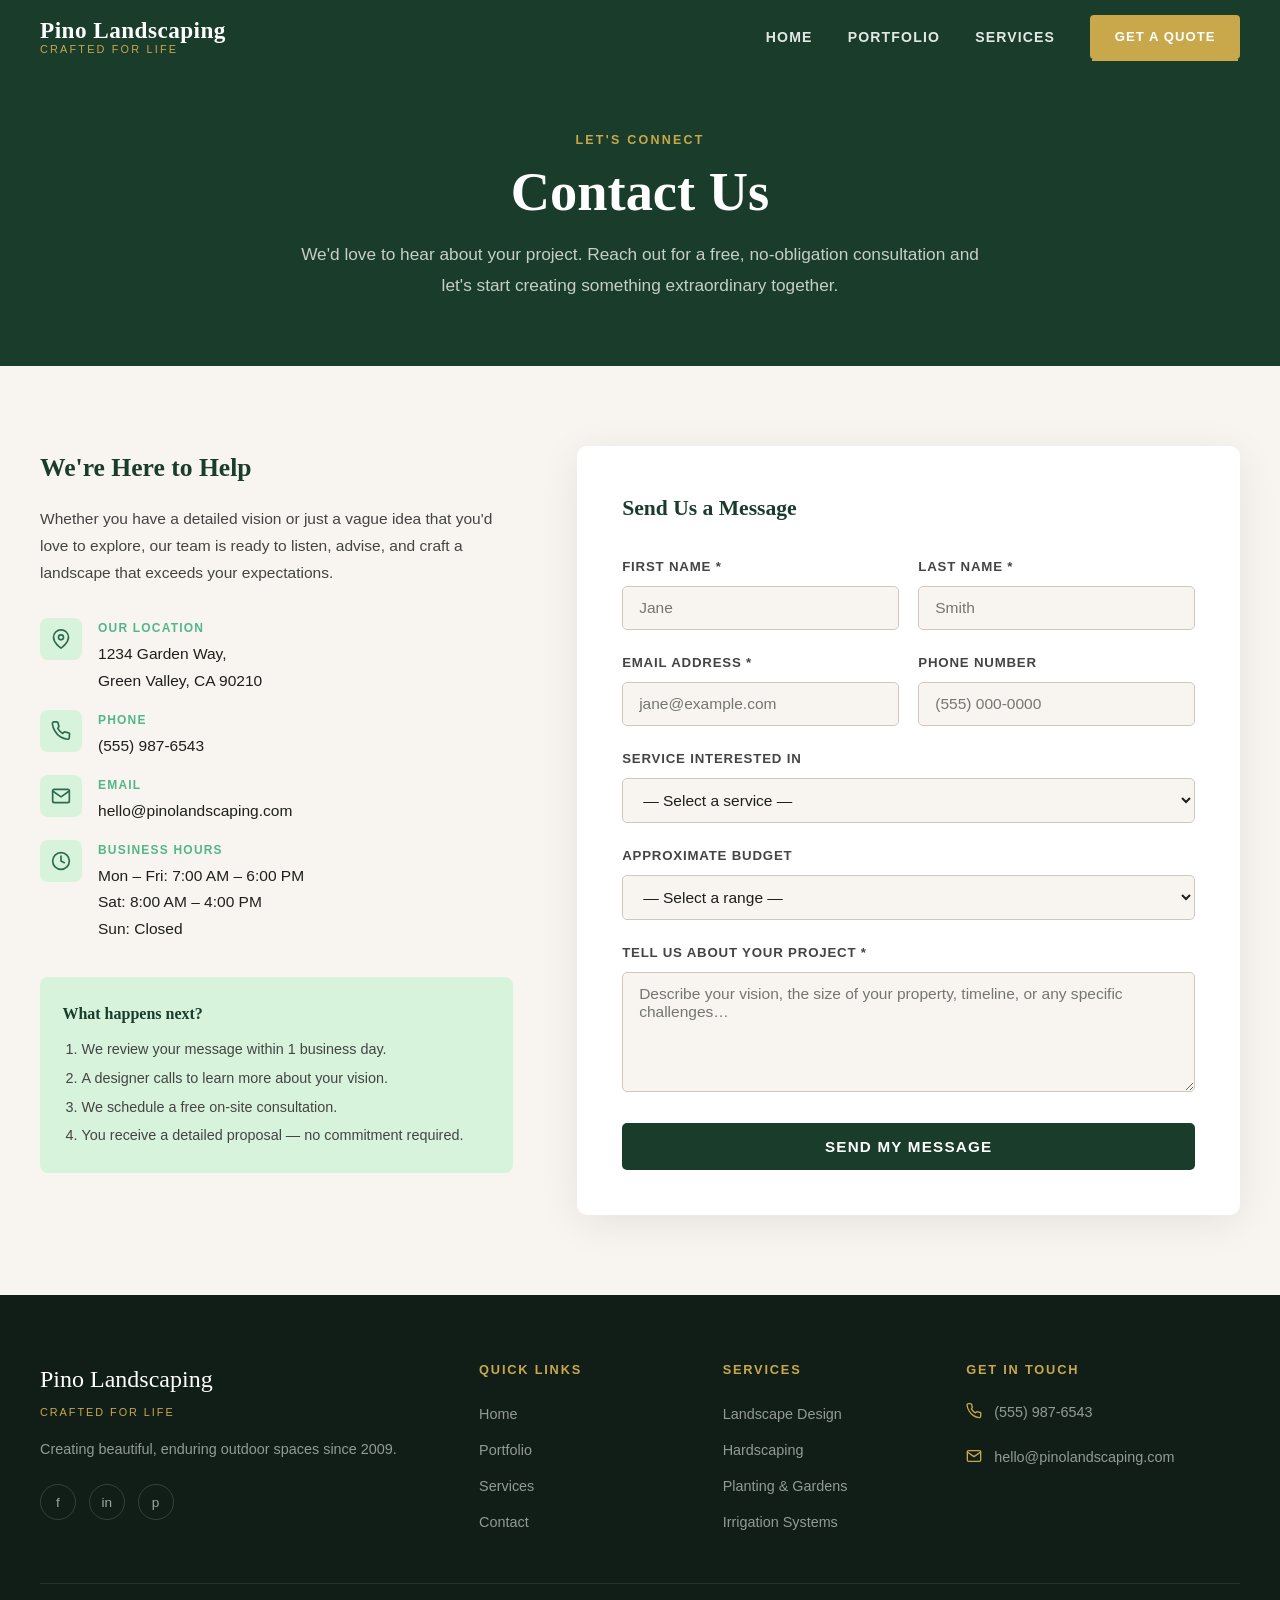
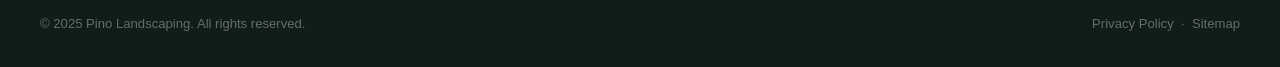
==== contact.html @ 7052492c "Create Pino Landscaping multi-page website Co-authored-by: MeloWise5 <56751043+MeloWise5@users.norep" ====
<!DOCTYPE html>
<html lang="en">
<head>
  <meta charset="UTF-8" />
  <meta name="viewport" content="width=device-width, initial-scale=1.0" />
  <meta name="description" content="Contact Pino Landscaping to schedule your free consultation, request a quote, or ask any question. We're ready to help transform your outdoor space." />
  <meta name="keywords" content="contact landscaper, landscape quote, free consultation, Pino Landscaping contact" />
  <meta name="robots" content="index, follow" />
  <meta property="og:title" content="Contact Us | Pino Landscaping" />
  <meta property="og:description" content="Get in touch with Pino Landscaping to schedule a free consultation or request a project quote." />
  <meta property="og:type" content="website" />
  <title>Contact Us | Pino Landscaping</title>
  <link rel="stylesheet" href="css/styles.css" />
  <link rel="preconnect" href="https://fonts.googleapis.com" />
  <link rel="preconnect" href="https://fonts.gstatic.com" crossorigin />
</head>
<body>

  <!-- NAVIGATION -->
  <nav class="site-nav scrolled" role="navigation" aria-label="Main navigation">
    <div class="nav-inner">
      <a href="index.html" class="nav-logo" aria-label="Pino Landscaping home">
        <span class="nav-logo__name">Pino Landscaping</span>
        <span class="nav-logo__tag">Crafted for Life</span>
      </a>
      <ul class="nav-links" role="list">
        <li><a href="index.html">Home</a></li>
        <li><a href="portfolio.html">Portfolio</a></li>
        <li><a href="services.html">Services</a></li>
        <li><a href="contact.html" class="btn btn--primary">Get a Quote</a></li>
      </ul>
      <button class="nav-toggle" aria-label="Toggle navigation" aria-expanded="false">
        <span></span><span></span><span></span>
      </button>
    </div>
  </nav>

  <!-- PAGE HERO -->
  <header class="page-hero" role="banner">
    <div class="page-hero__bg" style="background-image: url('https://images.unsplash.com/photo-1585320806297-9794b3e4aaae?w=1400&q=70');" aria-hidden="true"></div>
    <div class="page-hero__inner">
      <span class="section-label">Let's Connect</span>
      <h1 class="page-hero__title">Contact Us</h1>
      <p class="page-hero__sub">
        We'd love to hear about your project. Reach out for a free, no-obligation
        consultation and let's start creating something extraordinary together.
      </p>
    </div>
  </header>

  <!-- CONTACT SECTION -->
  <main id="main-content">
    <section class="contact-section" aria-labelledby="contact-heading">
      <div class="contact-section__inner">

        <!-- Contact Info -->
        <div class="contact-info">
          <h2 class="contact-info__title" id="contact-heading">
            We're Here to Help
          </h2>
          <p class="contact-info__sub">
            Whether you have a detailed vision or just a vague idea that you'd love
            to explore, our team is ready to listen, advise, and craft a landscape
            that exceeds your expectations.
          </p>

          <div class="contact-details" role="list">

            <div class="contact-detail" role="listitem">
              <div class="contact-detail__icon" aria-hidden="true">
                <svg viewBox="0 0 24 24" aria-hidden="true"><path d="M21 10c0 7-9 13-9 13s-9-6-9-13a9 9 0 0 1 18 0z"></path><circle cx="12" cy="10" r="3"></circle></svg>
              </div>
              <div>
                <div class="contact-detail__label">Our Location</div>
                <div class="contact-detail__value">
                  1234 Garden Way,<br />Green Valley, CA 90210
                </div>
              </div>
            </div>

            <div class="contact-detail" role="listitem">
              <div class="contact-detail__icon" aria-hidden="true">
                <svg viewBox="0 0 24 24" aria-hidden="true"><path d="M22 16.92v3a2 2 0 0 1-2.18 2 19.79 19.79 0 0 1-8.63-3.07A19.5 19.5 0 0 1 4.69 12 19.79 19.79 0 0 1 1.65 3.31 2 2 0 0 1 3.62 1h3a2 2 0 0 1 2 1.72 12.84 12.84 0 0 0 .7 2.81 2 2 0 0 1-.45 2.11L8.09 8.91a16 16 0 0 0 6 6l1.27-1.27a2 2 0 0 1 2.11-.45 12.84 12.84 0 0 0 2.81.7A2 2 0 0 1 22 16.92z"></path></svg>
              </div>
              <div>
                <div class="contact-detail__label">Phone</div>
                <div class="contact-detail__value">
                  <a href="tel:+15559876543">(555) 987-6543</a>
                </div>
              </div>
            </div>

            <div class="contact-detail" role="listitem">
              <div class="contact-detail__icon" aria-hidden="true">
                <svg viewBox="0 0 24 24" aria-hidden="true"><path d="M4 4h16c1.1 0 2 .9 2 2v12c0 1.1-.9 2-2 2H4c-1.1 0-2-.9-2-2V6c0-1.1.9-2 2-2z"></path><polyline points="22,6 12,13 2,6"></polyline></svg>
              </div>
              <div>
                <div class="contact-detail__label">Email</div>
                <div class="contact-detail__value">
                  <a href="mailto:hello@pinolandscaping.com">hello@pinolandscaping.com</a>
                </div>
              </div>
            </div>

            <div class="contact-detail" role="listitem">
              <div class="contact-detail__icon" aria-hidden="true">
                <svg viewBox="0 0 24 24" aria-hidden="true"><circle cx="12" cy="12" r="10"></circle><polyline points="12 6 12 12 16 14"></polyline></svg>
              </div>
              <div>
                <div class="contact-detail__label">Business Hours</div>
                <div class="contact-detail__value">
                  Mon – Fri: 7:00 AM – 6:00 PM<br />
                  Sat: 8:00 AM – 4:00 PM<br />
                  Sun: Closed
                </div>
              </div>
            </div>

          </div>

          <!-- Mini process reminder -->
          <div style="background: var(--green-pale); border-radius: 8px; padding: 1.4rem; margin-top: 0.5rem;">
            <div style="font-family: var(--font-heading); font-size: 1rem; color: var(--green-dark); font-weight: 700; margin-bottom: 0.5rem;">
              What happens next?
            </div>
            <ol style="padding-left: 1.2rem; color: var(--text-mid); font-size: 0.9rem; line-height: 2;">
              <li>We review your message within 1 business day.</li>
              <li>A designer calls to learn more about your vision.</li>
              <li>We schedule a free on-site consultation.</li>
              <li>You receive a detailed proposal — no commitment required.</li>
            </ol>
          </div>
        </div>

        <!-- Contact Form -->
        <div class="contact-form" role="region" aria-label="Contact form">
          <h3>Send Us a Message</h3>
          <form id="contactForm" novalidate aria-label="Contact form">
            <div class="form-row">
              <div class="form-group">
                <label for="firstName">First Name <span aria-hidden="true">*</span></label>
                <input type="text" id="firstName" name="firstName" placeholder="Jane" required autocomplete="given-name" />
              </div>
              <div class="form-group">
                <label for="lastName">Last Name <span aria-hidden="true">*</span></label>
                <input type="text" id="lastName" name="lastName" placeholder="Smith" required autocomplete="family-name" />
              </div>
            </div>

            <div class="form-row">
              <div class="form-group">
                <label for="email">Email Address <span aria-hidden="true">*</span></label>
                <input type="email" id="email" name="email" placeholder="jane@example.com" required autocomplete="email" />
              </div>
              <div class="form-group">
                <label for="phone">Phone Number</label>
                <input type="tel" id="phone" name="phone" placeholder="(555) 000-0000" autocomplete="tel" />
              </div>
            </div>

            <div class="form-group">
              <label for="service">Service Interested In</label>
              <select id="service" name="service">
                <option value="">— Select a service —</option>
                <option value="design">Custom Landscape Design</option>
                <option value="hardscape">Hardscaping &amp; Masonry</option>
                <option value="planting">Planting &amp; Garden Design</option>
                <option value="irrigation">Irrigation Systems</option>
                <option value="lighting">Outdoor Lighting</option>
                <option value="maintenance">Seasonal Maintenance</option>
                <option value="other">Other / Not Sure Yet</option>
              </select>
            </div>

            <div class="form-group">
              <label for="budget">Approximate Budget</label>
              <select id="budget" name="budget">
                <option value="">— Select a range —</option>
                <option value="under5k">Under $5,000</option>
                <option value="5k-15k">$5,000 – $15,000</option>
                <option value="15k-30k">$15,000 – $30,000</option>
                <option value="30k-60k">$30,000 – $60,000</option>
                <option value="over60k">$60,000+</option>
              </select>
            </div>

            <div class="form-group">
              <label for="message">Tell Us About Your Project <span aria-hidden="true">*</span></label>
              <textarea id="message" name="message" placeholder="Describe your vision, the size of your property, timeline, or any specific challenges…" required></textarea>
            </div>

            <button type="submit" class="form-submit">Send My Message</button>
          </form>
        </div>

      </div>
    </section>
  </main>

  <!-- FOOTER -->
  <footer class="site-footer" role="contentinfo">
    <div class="site-footer__inner">
      <div class="footer-grid">
        <div class="footer-brand">
          <div class="footer-brand__name">Pino Landscaping</div>
          <div class="footer-brand__tag">Crafted for Life</div>
          <p class="footer-brand__desc">Creating beautiful, enduring outdoor spaces since 2009.</p>
          <div class="footer-social" aria-label="Social media links">
            <a href="#" aria-label="Facebook">f</a>
            <a href="#" aria-label="Instagram">in</a>
            <a href="#" aria-label="Pinterest">p</a>
          </div>
        </div>
        <div class="footer-col">
          <h3 class="footer-col__title">Quick Links</h3>
          <ul role="list">
            <li><a href="index.html">Home</a></li>
            <li><a href="portfolio.html">Portfolio</a></li>
            <li><a href="services.html">Services</a></li>
            <li><a href="contact.html">Contact</a></li>
          </ul>
        </div>
        <div class="footer-col">
          <h3 class="footer-col__title">Services</h3>
          <ul role="list">
            <li><a href="services.html">Landscape Design</a></li>
            <li><a href="services.html">Hardscaping</a></li>
            <li><a href="services.html">Planting &amp; Gardens</a></li>
            <li><a href="services.html">Irrigation Systems</a></li>
          </ul>
        </div>
        <div class="footer-col footer-contact">
          <h3 class="footer-col__title">Get In Touch</h3>
          <ul role="list">
            <li>
              <svg viewBox="0 0 24 24" aria-hidden="true"><path d="M22 16.92v3a2 2 0 0 1-2.18 2 19.79 19.79 0 0 1-8.63-3.07A19.5 19.5 0 0 1 4.69 12 19.79 19.79 0 0 1 1.65 3.31 2 2 0 0 1 3.62 1h3a2 2 0 0 1 2 1.72 12.84 12.84 0 0 0 .7 2.81 2 2 0 0 1-.45 2.11L8.09 8.91a16 16 0 0 0 6 6l1.27-1.27a2 2 0 0 1 2.11-.45 12.84 12.84 0 0 0 2.81.7A2 2 0 0 1 22 16.92z"></path></svg>
              <a href="tel:+15559876543">(555) 987-6543</a>
            </li>
            <li>
              <svg viewBox="0 0 24 24" aria-hidden="true"><path d="M4 4h16c1.1 0 2 .9 2 2v12c0 1.1-.9 2-2 2H4c-1.1 0-2-.9-2-2V6c0-1.1.9-2 2-2z"></path><polyline points="22,6 12,13 2,6"></polyline></svg>
              <a href="mailto:hello@pinolandscaping.com">hello@pinolandscaping.com</a>
            </li>
          </ul>
        </div>
      </div>
      <div class="footer-bottom">
        <p>&copy; 2025 Pino Landscaping. All rights reserved.</p>
        <div><a href="#">Privacy Policy</a> &nbsp;·&nbsp; <a href="#">Sitemap</a></div>
      </div>
    </div>
  </footer>

  <script src="js/main.js"></script>
</body>
</html>
---- css/styles.css ----
/* ============================================================
   Pino Landscaping – Global Stylesheet
   Color palette: deep greens, earthy browns, off-white, gold
   ============================================================ */

/* ---------- Reset & Base ---------- */
*, *::before, *::after {
  box-sizing: border-box;
  margin: 0;
  padding: 0;
}

:root {
  --green-dark:   #1a3c2b;
  --green-mid:    #2d6a4f;
  --green-light:  #52b788;
  --green-pale:   #d8f3dc;
  --brown-dark:   #5c4033;
  --brown-mid:    #8b6552;
  --gold:         #c9a84c;
  --gold-light:   #e8c97e;
  --off-white:    #f8f5f0;
  --text-dark:    #1e1e1e;
  --text-mid:     #444444;
  --text-light:   #f0ede8;
  --border:       #d0c8bc;
  --shadow:       rgba(0, 0, 0, 0.18);

  --img-nature:   url('https://images.unsplash.com/photo-1416879595882-3373a0480b5b?w=1200&q=60');

  --font-heading: 'Playfair Display', Georgia, 'Times New Roman', serif;
  --font-body:    'Lato', 'Helvetica Neue', Arial, sans-serif;

  --max-w: 1200px;
  --section-pad: 5rem 1.5rem;
  --transition: 0.3s ease;
}

html {
  scroll-behavior: smooth;
  font-size: 16px;
}

body {
  font-family: var(--font-body);
  color: var(--text-dark);
  background: var(--off-white);
  line-height: 1.7;
}

img { display: block; max-width: 100%; height: auto; }

a {
  color: inherit;
  text-decoration: none;
}

ul { list-style: none; }

/* ---------- Google Fonts import (self-contained CDN) ---------- */
@import url('https://fonts.googleapis.com/css2?family=Playfair+Display:wght@400;600;700&family=Lato:wght@300;400;700&display=swap');

/* ---------- Utility ---------- */
.container {
  max-width: var(--max-w);
  margin: 0 auto;
  padding: 0 1.5rem;
}

.btn {
  display: inline-block;
  padding: 0.85rem 2.2rem;
  border-radius: 4px;
  font-family: var(--font-body);
  font-weight: 700;
  font-size: 0.95rem;
  letter-spacing: 0.06em;
  text-transform: uppercase;
  cursor: pointer;
  transition: background var(--transition), color var(--transition),
              border-color var(--transition), transform var(--transition);
}

.btn--primary {
  background: var(--gold);
  color: var(--green-dark);
  border: 2px solid var(--gold);
}
.btn--primary:hover {
  background: var(--gold-light);
  border-color: var(--gold-light);
  transform: translateY(-2px);
}

.btn--outline {
  background: transparent;
  color: var(--text-light);
  border: 2px solid var(--text-light);
}
.btn--outline:hover {
  background: rgba(255,255,255,0.15);
  transform: translateY(-2px);
}

.btn--dark {
  background: var(--green-dark);
  color: var(--text-light);
  border: 2px solid var(--green-dark);
}
.btn--dark:hover {
  background: var(--green-mid);
  border-color: var(--green-mid);
  transform: translateY(-2px);
}

.section-label {
  display: inline-block;
  font-size: 0.78rem;
  font-weight: 700;
  letter-spacing: 0.18em;
  text-transform: uppercase;
  color: var(--green-light);
  margin-bottom: 0.75rem;
}

.section-title {
  font-family: var(--font-heading);
  font-size: clamp(1.8rem, 4vw, 2.8rem);
  font-weight: 700;
  line-height: 1.2;
  color: var(--green-dark);
  margin-bottom: 1.1rem;
}

.section-title--light {
  color: var(--text-light);
}

.section-sub {
  font-size: 1.05rem;
  color: var(--text-mid);
  max-width: 640px;
  line-height: 1.75;
}

.section-sub--light {
  color: rgba(240,237,232,0.85);
}

.text-center { text-align: center; }
.text-center .section-sub { margin: 0 auto; }

/* ---------- Navigation ---------- */
.site-nav {
  position: fixed;
  top: 0;
  left: 0;
  width: 100%;
  z-index: 1000;
  transition: background var(--transition), box-shadow var(--transition);
  padding: 0 1.5rem;
}

.site-nav.scrolled {
  background: var(--green-dark);
  box-shadow: 0 2px 20px var(--shadow);
}

.nav-inner {
  max-width: var(--max-w);
  margin: 0 auto;
  display: flex;
  align-items: center;
  justify-content: space-between;
  height: 74px;
}

.nav-logo {
  display: flex;
  flex-direction: column;
  line-height: 1.1;
}

.nav-logo__name {
  font-family: var(--font-heading);
  font-size: 1.45rem;
  font-weight: 700;
  color: #fff;
  letter-spacing: 0.02em;
}

.nav-logo__tag {
  font-size: 0.68rem;
  letter-spacing: 0.2em;
  text-transform: uppercase;
  color: var(--gold);
}

.nav-links {
  display: flex;
  align-items: center;
  gap: 2.2rem;
}

.nav-links a {
  font-size: 0.88rem;
  font-weight: 700;
  letter-spacing: 0.08em;
  text-transform: uppercase;
  color: rgba(255,255,255,0.88);
  transition: color var(--transition);
  position: relative;
}

.nav-links a::after {
  content: '';
  position: absolute;
  bottom: -4px;
  left: 0;
  width: 0;
  height: 2px;
  background: var(--gold);
  transition: width var(--transition);
}

.nav-links a:hover,
.nav-links a.active {
  color: #fff;
}

.nav-links a:hover::after,
.nav-links a.active::after {
  width: 100%;
}

.nav-links .btn {
  padding: 0.55rem 1.4rem;
  font-size: 0.82rem;
}

/* Hamburger */
.nav-toggle {
  display: none;
  flex-direction: column;
  justify-content: space-between;
  width: 26px;
  height: 18px;
  background: none;
  border: none;
  cursor: pointer;
}
.nav-toggle span {
  display: block;
  width: 100%;
  height: 2px;
  background: #fff;
  border-radius: 2px;
  transition: transform var(--transition), opacity var(--transition);
}

/* ---------- Hero Section ---------- */
.hero {
  position: relative;
  min-height: 100vh;
  display: flex;
  align-items: center;
  overflow: hidden;
  background: var(--green-dark);
}

.hero__bg {
  position: absolute;
  inset: 0;
  background-image: url('https://images.unsplash.com/photo-1558618666-fcd25c85cd64?w=1800&q=80');
  background-size: cover;
  background-position: center 40%;
  background-attachment: fixed;
  transform: scale(1.04);
  transition: transform 8s ease-out;
}

.hero__bg::after {
  content: '';
  position: absolute;
  inset: 0;
  background: linear-gradient(
    135deg,
    rgba(26, 60, 43, 0.78) 0%,
    rgba(26, 60, 43, 0.52) 55%,
    rgba(0, 0, 0, 0.35) 100%
  );
}

.hero__content {
  position: relative;
  z-index: 2;
  max-width: var(--max-w);
  margin: 0 auto;
  padding: 120px 1.5rem 3rem;
  width: 100%;
}

.hero__eyebrow {
  font-size: 0.8rem;
  font-weight: 700;
  letter-spacing: 0.22em;
  text-transform: uppercase;
  color: var(--gold);
  margin-bottom: 1.2rem;
  display: flex;
  align-items: center;
  gap: 0.8rem;
}

.hero__eyebrow::before {
  content: '';
  display: inline-block;
  width: 36px;
  height: 2px;
  background: var(--gold);
}

.hero__heading {
  font-family: var(--font-heading);
  font-size: clamp(2.6rem, 6.5vw, 5rem);
  font-weight: 700;
  color: #fff;
  line-height: 1.1;
  max-width: 700px;
  margin-bottom: 1.4rem;
  text-shadow: 0 2px 16px rgba(0,0,0,0.3);
}

.hero__heading em {
  font-style: italic;
  color: var(--gold-light);
}

.hero__sub {
  font-size: 1.15rem;
  color: rgba(255,255,255,0.85);
  max-width: 520px;
  margin-bottom: 2.4rem;
  line-height: 1.8;
}

.hero__actions {
  display: flex;
  gap: 1rem;
  flex-wrap: wrap;
}

.hero__scroll {
  position: absolute;
  bottom: 2.2rem;
  left: 50%;
  transform: translateX(-50%);
  z-index: 2;
  display: flex;
  flex-direction: column;
  align-items: center;
  gap: 0.5rem;
  color: rgba(255,255,255,0.6);
  font-size: 0.7rem;
  letter-spacing: 0.16em;
  text-transform: uppercase;
  animation: bounce 2.4s infinite;
}

.hero__scroll svg {
  width: 22px;
  height: 22px;
  stroke: rgba(255,255,255,0.6);
  fill: none;
  stroke-width: 2;
  stroke-linecap: round;
  stroke-linejoin: round;
}

@keyframes bounce {
  0%, 100% { transform: translateX(-50%) translateY(0); }
  50%       { transform: translateX(-50%) translateY(8px); }
}

/* ---------- Stats Bar ---------- */
.stats-bar {
  background: var(--green-dark);
  padding: 1.6rem 1.5rem;
}

.stats-bar__inner {
  max-width: var(--max-w);
  margin: 0 auto;
  display: grid;
  grid-template-columns: repeat(auto-fit, minmax(160px, 1fr));
  gap: 1rem;
  text-align: center;
}

.stat-item__num {
  font-family: var(--font-heading);
  font-size: 2.2rem;
  font-weight: 700;
  color: var(--gold);
  line-height: 1;
}

.stat-item__label {
  font-size: 0.78rem;
  letter-spacing: 0.1em;
  text-transform: uppercase;
  color: rgba(255,255,255,0.65);
  margin-top: 0.3rem;
}

/* ---------- Mission Section ---------- */
.mission {
  padding: var(--section-pad);
  background: var(--off-white);
}

.mission__inner {
  max-width: var(--max-w);
  margin: 0 auto;
  display: grid;
  grid-template-columns: 1fr 1fr;
  gap: 4rem;
  align-items: center;
}

.mission__visual {
  position: relative;
}

.mission__img-main {
  width: 100%;
  height: 480px;
  object-fit: cover;
  border-radius: 6px;
  box-shadow: 0 20px 60px var(--shadow);
}

.mission__img-accent {
  position: absolute;
  bottom: -2rem;
  right: -2rem;
  width: 220px;
  height: 180px;
  object-fit: cover;
  border-radius: 4px;
  border: 6px solid var(--off-white);
  box-shadow: 0 12px 40px var(--shadow);
}

.mission__badge {
  position: absolute;
  top: 2rem;
  left: -1.5rem;
  background: var(--gold);
  color: var(--green-dark);
  border-radius: 50%;
  width: 110px;
  height: 110px;
  display: flex;
  flex-direction: column;
  align-items: center;
  justify-content: center;
  box-shadow: 0 6px 24px rgba(0,0,0,0.2);
  text-align: center;
  line-height: 1.2;
}

.mission__badge span:first-child {
  font-family: var(--font-heading);
  font-size: 1.7rem;
  font-weight: 700;
}

.mission__badge span:last-child {
  font-size: 0.6rem;
  font-weight: 700;
  letter-spacing: 0.1em;
  text-transform: uppercase;
}

.mission__text .section-label { display: block; }
.mission__text .section-title { margin-bottom: 1.2rem; }

.mission__quote {
  font-family: var(--font-heading);
  font-size: 1.15rem;
  font-style: italic;
  color: var(--brown-dark);
  border-left: 4px solid var(--gold);
  padding: 0.6rem 0 0.6rem 1.2rem;
  margin: 1.6rem 0;
  line-height: 1.65;
}

.mission__body {
  color: var(--text-mid);
  margin-bottom: 1rem;
  font-size: 1rem;
}

.mission__values {
  display: flex;
  flex-direction: column;
  gap: 0.6rem;
  margin-top: 1.4rem;
}

.value-item {
  display: flex;
  align-items: flex-start;
  gap: 0.85rem;
}

.value-item__icon {
  flex-shrink: 0;
  width: 28px;
  height: 28px;
  background: var(--green-pale);
  border-radius: 50%;
  display: flex;
  align-items: center;
  justify-content: center;
  margin-top: 2px;
}

.value-item__icon svg {
  width: 14px;
  height: 14px;
  stroke: var(--green-mid);
  fill: none;
  stroke-width: 2.5;
  stroke-linecap: round;
  stroke-linejoin: round;
}

.value-item__text strong {
  display: block;
  font-size: 0.92rem;
  font-weight: 700;
  color: var(--green-dark);
}

.value-item__text span {
  font-size: 0.88rem;
  color: var(--text-mid);
}

/* ---------- Process Section ---------- */
.process {
  padding: var(--section-pad);
  background: var(--green-dark);
  position: relative;
  overflow: hidden;
}

.process::before {
  content: '';
  position: absolute;
  inset: 0;
  background-image: var(--img-nature);
  background-size: cover;
  background-position: center;
  opacity: 0.06;
}

.process__inner {
  position: relative;
  z-index: 1;
  max-width: var(--max-w);
  margin: 0 auto;
}

.process__header {
  text-align: center;
  margin-bottom: 3.5rem;
}

.process__header .section-label { color: var(--gold); }

.process__steps {
  display: grid;
  grid-template-columns: repeat(auto-fit, minmax(220px, 1fr));
  gap: 0;
  position: relative;
}

/* Connecting line */
.process__steps::before {
  content: '';
  position: absolute;
  top: 56px;
  left: calc(10% + 56px);
  right: calc(10% + 56px);
  height: 2px;
  background: rgba(255,255,255,0.12);
  z-index: 0;
}

.process-step {
  padding: 2rem 1.5rem;
  text-align: center;
  position: relative;
  z-index: 1;
  transition: transform var(--transition);
}

.process-step:hover { transform: translateY(-6px); }

.process-step__num {
  position: absolute;
  top: 1rem;
  right: 1.8rem;
  font-family: var(--font-heading);
  font-size: 3.5rem;
  font-weight: 700;
  color: rgba(255,255,255,0.04);
  line-height: 1;
  pointer-events: none;
  user-select: none;
}

.process-step__icon {
  width: 80px;
  height: 80px;
  background: rgba(255,255,255,0.06);
  border: 2px solid rgba(255,255,255,0.12);
  border-radius: 50%;
  display: flex;
  align-items: center;
  justify-content: center;
  margin: 0 auto 1.4rem;
  position: relative;
  transition: background var(--transition), border-color var(--transition);
}

.process-step:hover .process-step__icon {
  background: var(--gold);
  border-color: var(--gold);
}

.process-step__icon svg {
  width: 32px;
  height: 32px;
  stroke: var(--gold);
  fill: none;
  stroke-width: 1.8;
  stroke-linecap: round;
  stroke-linejoin: round;
  transition: stroke var(--transition);
}

.process-step:hover .process-step__icon svg {
  stroke: var(--green-dark);
}

.process-step__badge {
  position: absolute;
  top: -8px;
  right: -8px;
  width: 24px;
  height: 24px;
  background: var(--gold);
  color: var(--green-dark);
  border-radius: 50%;
  font-size: 0.68rem;
  font-weight: 700;
  display: flex;
  align-items: center;
  justify-content: center;
}

.process-step__title {
  font-family: var(--font-heading);
  font-size: 1.15rem;
  font-weight: 600;
  color: #fff;
  margin-bottom: 0.6rem;
}

.process-step__desc {
  font-size: 0.88rem;
  color: rgba(240,237,232,0.7);
  line-height: 1.7;
}

.process__cta {
  text-align: center;
  margin-top: 3rem;
}

/* ---------- Portfolio Preview Section ---------- */
.portfolio-preview {
  padding: var(--section-pad);
  background: #fff;
}

.portfolio-preview__inner {
  max-width: var(--max-w);
  margin: 0 auto;
}

.portfolio-preview__header {
  display: flex;
  align-items: flex-end;
  justify-content: space-between;
  margin-bottom: 2.5rem;
  flex-wrap: wrap;
  gap: 1rem;
}

.portfolio-grid {
  display: grid;
  grid-template-columns: repeat(3, 1fr);
  grid-template-rows: auto auto;
  gap: 1.2rem;
}

.portfolio-card {
  position: relative;
  overflow: hidden;
  border-radius: 6px;
  cursor: pointer;
}

.portfolio-card--featured {
  grid-column: span 2;
  grid-row: span 2;
}

.portfolio-card__img {
  width: 100%;
  height: 100%;
  min-height: 220px;
  object-fit: cover;
  transition: transform 0.55s ease;
  display: block;
}

.portfolio-card--featured .portfolio-card__img {
  min-height: 480px;
}

.portfolio-card:hover .portfolio-card__img {
  transform: scale(1.06);
}

.portfolio-card__overlay {
  position: absolute;
  inset: 0;
  background: linear-gradient(to top, rgba(26,60,43,0.88) 0%, rgba(26,60,43,0.1) 55%);
  display: flex;
  flex-direction: column;
  justify-content: flex-end;
  padding: 1.4rem;
  opacity: 0;
  transition: opacity var(--transition);
}

.portfolio-card:hover .portfolio-card__overlay {
  opacity: 1;
}

.portfolio-card__title {
  font-family: var(--font-heading);
  font-size: 1.15rem;
  color: #fff;
  font-weight: 600;
}

.portfolio-card__tag {
  font-size: 0.75rem;
  color: var(--gold-light);
  letter-spacing: 0.08em;
  text-transform: uppercase;
  margin-bottom: 0.3rem;
}

.portfolio-preview__footer {
  text-align: center;
  margin-top: 2.4rem;
}

/* ---------- Testimonials ---------- */
.testimonials {
  padding: var(--section-pad);
  background: var(--off-white);
}

.testimonials__inner {
  max-width: var(--max-w);
  margin: 0 auto;
}

.testimonials__header {
  text-align: center;
  margin-bottom: 3rem;
}

.testimonials__grid {
  display: grid;
  grid-template-columns: repeat(auto-fit, minmax(280px, 1fr));
  gap: 1.8rem;
}

.testimonial-card {
  background: #fff;
  border-radius: 8px;
  padding: 2rem;
  box-shadow: 0 4px 24px rgba(0,0,0,0.07);
  position: relative;
}

.testimonial-card::before {
  content: '\201C';
  font-family: var(--font-heading);
  font-size: 5rem;
  color: var(--green-pale);
  position: absolute;
  top: 0.6rem;
  left: 1.4rem;
  line-height: 1;
}

.testimonial-card__stars {
  color: var(--gold);
  font-size: 1rem;
  margin-bottom: 0.9rem;
  letter-spacing: 2px;
}

.testimonial-card__text {
  font-size: 0.97rem;
  color: var(--text-mid);
  line-height: 1.75;
  margin-bottom: 1.4rem;
  font-style: italic;
}

.testimonial-card__author {
  display: flex;
  align-items: center;
  gap: 0.85rem;
}

.testimonial-card__avatar {
  width: 46px;
  height: 46px;
  border-radius: 50%;
  object-fit: cover;
  border: 2px solid var(--green-pale);
}

.testimonial-card__name {
  font-weight: 700;
  font-size: 0.92rem;
  color: var(--green-dark);
}

.testimonial-card__location {
  font-size: 0.8rem;
  color: var(--text-mid);
}

/* ---------- CTA Banner ---------- */
.cta-banner {
  padding: 4.5rem 1.5rem;
  background: linear-gradient(135deg, var(--green-dark) 0%, var(--green-mid) 100%);
  text-align: center;
  position: relative;
  overflow: hidden;
}

.cta-banner::before {
  content: '';
  position: absolute;
  inset: 0;
  background-image: var(--img-nature);
  background-size: cover;
  background-position: center;
  opacity: 0.08;
}

.cta-banner__inner {
  position: relative;
  z-index: 1;
  max-width: 640px;
  margin: 0 auto;
}

.cta-banner .section-title {
  color: #fff;
  margin-bottom: 1rem;
}

.cta-banner p {
  color: rgba(255,255,255,0.8);
  font-size: 1.05rem;
  margin-bottom: 2rem;
}

.cta-banner__actions {
  display: flex;
  gap: 1rem;
  justify-content: center;
  flex-wrap: wrap;
}

/* ---------- Footer ---------- */
.site-footer {
  background: #111e18;
  color: rgba(255,255,255,0.7);
  padding: 4rem 1.5rem 2rem;
}

.site-footer__inner {
  max-width: var(--max-w);
  margin: 0 auto;
}

.footer-grid {
  display: grid;
  grid-template-columns: 2fr 1fr 1fr 1.4fr;
  gap: 3rem;
  margin-bottom: 3rem;
}

.footer-brand__name {
  font-family: var(--font-heading);
  font-size: 1.5rem;
  color: #fff;
  margin-bottom: 0.2rem;
}

.footer-brand__tag {
  font-size: 0.68rem;
  letter-spacing: 0.18em;
  text-transform: uppercase;
  color: var(--gold);
  margin-bottom: 1rem;
}

.footer-brand__desc {
  font-size: 0.9rem;
  line-height: 1.7;
  color: rgba(255,255,255,0.55);
  margin-bottom: 1.4rem;
}

.footer-social {
  display: flex;
  gap: 0.8rem;
}

.footer-social a {
  width: 36px;
  height: 36px;
  border: 1px solid rgba(255,255,255,0.15);
  border-radius: 50%;
  display: flex;
  align-items: center;
  justify-content: center;
  color: rgba(255,255,255,0.6);
  font-size: 0.85rem;
  transition: background var(--transition), border-color var(--transition), color var(--transition);
}

.footer-social a:hover {
  background: var(--gold);
  border-color: var(--gold);
  color: var(--green-dark);
}

.footer-col__title {
  font-size: 0.8rem;
  font-weight: 700;
  letter-spacing: 0.14em;
  text-transform: uppercase;
  color: var(--gold);
  margin-bottom: 1.2rem;
}

.footer-col ul {
  display: flex;
  flex-direction: column;
  gap: 0.55rem;
}

.footer-col ul a {
  font-size: 0.9rem;
  color: rgba(255,255,255,0.55);
  transition: color var(--transition);
}

.footer-col ul a:hover { color: #fff; }

.footer-contact li {
  display: flex;
  gap: 0.75rem;
  align-items: flex-start;
  font-size: 0.9rem;
  color: rgba(255,255,255,0.55);
  margin-bottom: 0.75rem;
}

.footer-contact li svg {
  flex-shrink: 0;
  width: 16px;
  height: 16px;
  stroke: var(--gold);
  fill: none;
  stroke-width: 2;
  stroke-linecap: round;
  stroke-linejoin: round;
  margin-top: 3px;
}

.footer-bottom {
  border-top: 1px solid rgba(255,255,255,0.08);
  padding-top: 1.8rem;
  display: flex;
  justify-content: space-between;
  align-items: center;
  flex-wrap: wrap;
  gap: 1rem;
  font-size: 0.82rem;
  color: rgba(255,255,255,0.35);
}

.footer-bottom a {
  color: rgba(255,255,255,0.35);
  transition: color var(--transition);
}

.footer-bottom a:hover { color: rgba(255,255,255,0.7); }

/* ---------- Page Hero (inner pages) ---------- */
.page-hero {
  padding: 130px 1.5rem 4rem;
  background: var(--green-dark);
  position: relative;
  overflow: hidden;
  text-align: center;
}

.page-hero__bg {
  position: absolute;
  inset: 0;
  background-size: cover;
  background-position: center;
  opacity: 0.22;
}

.page-hero__inner {
  position: relative;
  z-index: 1;
  max-width: 700px;
  margin: 0 auto;
}

.page-hero .section-label { color: var(--gold); display: block; margin-bottom: 0.6rem; }

.page-hero__title {
  font-family: var(--font-heading);
  font-size: clamp(2rem, 5vw, 3.4rem);
  font-weight: 700;
  color: #fff;
  line-height: 1.15;
  margin-bottom: 1rem;
}

.page-hero__sub {
  font-size: 1.08rem;
  color: rgba(255,255,255,0.75);
  line-height: 1.8;
}

/* ---------- Portfolio Page ---------- */
.portfolio-filters {
  display: flex;
  gap: 0.6rem;
  flex-wrap: wrap;
  justify-content: center;
  margin: 2.5rem 0;
}

.filter-btn {
  padding: 0.5rem 1.4rem;
  border: 2px solid var(--border);
  border-radius: 100px;
  background: #fff;
  font-size: 0.84rem;
  font-weight: 700;
  letter-spacing: 0.06em;
  cursor: pointer;
  transition: all var(--transition);
  color: var(--text-mid);
}

.filter-btn:hover,
.filter-btn.active {
  background: var(--green-mid);
  border-color: var(--green-mid);
  color: #fff;
}

.portfolio-full-grid {
  display: grid;
  grid-template-columns: repeat(3, 1fr);
  gap: 1.4rem;
  max-width: var(--max-w);
  margin: 0 auto;
  padding: 0 1.5rem 5rem;
}

.portfolio-full-grid .portfolio-card__img {
  min-height: 280px;
}

/* ---------- Services Page ---------- */
.services-section {
  padding: var(--section-pad);
}

.services-section__inner {
  max-width: var(--max-w);
  margin: 0 auto;
}

.services-grid {
  display: grid;
  grid-template-columns: repeat(auto-fit, minmax(300px, 1fr));
  gap: 2rem;
  margin-top: 3rem;
}

.service-card {
  background: #fff;
  border-radius: 8px;
  overflow: hidden;
  box-shadow: 0 4px 24px rgba(0,0,0,0.07);
  transition: transform var(--transition), box-shadow var(--transition);
}

.service-card:hover {
  transform: translateY(-6px);
  box-shadow: 0 16px 48px rgba(0,0,0,0.12);
}

.service-card__img {
  width: 100%;
  height: 220px;
  object-fit: cover;
}

.service-card__body {
  padding: 1.6rem;
}

.service-card__icon {
  width: 48px;
  height: 48px;
  background: var(--green-pale);
  border-radius: 8px;
  display: flex;
  align-items: center;
  justify-content: center;
  margin-bottom: 1rem;
}

.service-card__icon svg {
  width: 24px;
  height: 24px;
  stroke: var(--green-mid);
  fill: none;
  stroke-width: 2;
  stroke-linecap: round;
  stroke-linejoin: round;
}

.service-card__title {
  font-family: var(--font-heading);
  font-size: 1.2rem;
  font-weight: 700;
  color: var(--green-dark);
  margin-bottom: 0.6rem;
}

.service-card__desc {
  font-size: 0.92rem;
  color: var(--text-mid);
  line-height: 1.7;
  margin-bottom: 1.2rem;
}

.service-card__link {
  font-size: 0.85rem;
  font-weight: 700;
  color: var(--green-mid);
  letter-spacing: 0.05em;
  display: flex;
  align-items: center;
  gap: 0.4rem;
  transition: gap var(--transition), color var(--transition);
}

.service-card__link:hover {
  color: var(--green-dark);
  gap: 0.8rem;
}

/* ---------- Contact Page ---------- */
.contact-section {
  padding: var(--section-pad);
}

.contact-section__inner {
  max-width: var(--max-w);
  margin: 0 auto;
  display: grid;
  grid-template-columns: 1fr 1.4fr;
  gap: 4rem;
  align-items: start;
}

.contact-info__title {
  font-family: var(--font-heading);
  font-size: 1.6rem;
  color: var(--green-dark);
  margin-bottom: 1rem;
}

.contact-info__sub {
  font-size: 0.97rem;
  color: var(--text-mid);
  line-height: 1.75;
  margin-bottom: 2rem;
}

.contact-details {
  display: flex;
  flex-direction: column;
  gap: 1rem;
  margin-bottom: 2.2rem;
}

.contact-detail {
  display: flex;
  gap: 1rem;
  align-items: flex-start;
}

.contact-detail__icon {
  width: 42px;
  height: 42px;
  background: var(--green-pale);
  border-radius: 8px;
  display: flex;
  align-items: center;
  justify-content: center;
  flex-shrink: 0;
}

.contact-detail__icon svg {
  width: 20px;
  height: 20px;
  stroke: var(--green-mid);
  fill: none;
  stroke-width: 2;
  stroke-linecap: round;
  stroke-linejoin: round;
}

.contact-detail__label {
  font-size: 0.75rem;
  font-weight: 700;
  letter-spacing: 0.1em;
  text-transform: uppercase;
  color: var(--green-light);
  margin-bottom: 0.15rem;
}

.contact-detail__value {
  font-size: 0.97rem;
  color: var(--text-dark);
}

.contact-form {
  background: #fff;
  border-radius: 10px;
  padding: 2.8rem;
  box-shadow: 0 8px 40px rgba(0,0,0,0.08);
}

.contact-form h3 {
  font-family: var(--font-heading);
  font-size: 1.35rem;
  color: var(--green-dark);
  margin-bottom: 1.8rem;
}

.form-row {
  display: grid;
  grid-template-columns: 1fr 1fr;
  gap: 1.2rem;
}

.form-group {
  margin-bottom: 1.4rem;
}

.form-group label {
  display: block;
  font-size: 0.83rem;
  font-weight: 700;
  letter-spacing: 0.06em;
  text-transform: uppercase;
  color: var(--text-mid);
  margin-bottom: 0.45rem;
}

.form-group input,
.form-group select,
.form-group textarea {
  width: 100%;
  padding: 0.75rem 1rem;
  border: 1.5px solid var(--border);
  border-radius: 5px;
  font-family: var(--font-body);
  font-size: 0.97rem;
  color: var(--text-dark);
  background: var(--off-white);
  transition: border-color var(--transition), box-shadow var(--transition);
  outline: none;
}

.form-group input:focus,
.form-group select:focus,
.form-group textarea:focus {
  border-color: var(--green-mid);
  box-shadow: 0 0 0 3px rgba(45,106,79,0.12);
}

.form-group textarea {
  resize: vertical;
  min-height: 120px;
}

.form-submit {
  width: 100%;
  padding: 0.95rem;
  background: var(--green-dark);
  color: #fff;
  border: none;
  border-radius: 5px;
  font-family: var(--font-body);
  font-size: 0.95rem;
  font-weight: 700;
  letter-spacing: 0.08em;
  text-transform: uppercase;
  cursor: pointer;
  transition: background var(--transition), transform var(--transition);
}

.form-submit:hover {
  background: var(--green-mid);
  transform: translateY(-2px);
}

/* ---------- Responsive ---------- */
@media (max-width: 1024px) {
  .footer-grid {
    grid-template-columns: 1fr 1fr;
  }
  .portfolio-grid {
    grid-template-columns: 1fr 1fr;
  }
  .portfolio-card--featured {
    grid-column: span 2;
    grid-row: span 1;
  }
  .portfolio-card--featured .portfolio-card__img {
    min-height: 340px;
  }
}

@media (max-width: 768px) {
  :root { --section-pad: 3.5rem 1.25rem; }

  .nav-links { display: none; }

  .nav-links.open {
    display: flex;
    flex-direction: column;
    position: fixed;
    top: 74px;
    left: 0;
    right: 0;
    background: var(--green-dark);
    padding: 1.5rem;
    gap: 1.2rem;
    box-shadow: 0 8px 24px var(--shadow);
    z-index: 999;
  }

  .nav-toggle { display: flex; }

  .hero__heading { font-size: clamp(2rem, 8vw, 3.2rem); }

  .mission__inner {
    grid-template-columns: 1fr;
    gap: 2.4rem;
  }

  .mission__img-accent { display: none; }
  .mission__badge { left: auto; right: 1rem; }

  .process__steps::before { display: none; }

  .portfolio-grid {
    grid-template-columns: 1fr;
  }
  .portfolio-card--featured {
    grid-column: span 1;
  }

  .portfolio-full-grid {
    grid-template-columns: 1fr 1fr;
  }

  .contact-section__inner {
    grid-template-columns: 1fr;
    gap: 2.5rem;
  }

  .contact-form { padding: 1.8rem; }

  .form-row {
    grid-template-columns: 1fr;
  }

  .footer-grid {
    grid-template-columns: 1fr;
    gap: 2rem;
  }

  .footer-bottom {
    flex-direction: column;
    text-align: center;
  }

  .services-grid { grid-template-columns: 1fr; }
}

@media (max-width: 480px) {
  .portfolio-full-grid { grid-template-columns: 1fr; }
  .hero__actions { flex-direction: column; }
  .hero__actions .btn { text-align: center; }
  .cta-banner__actions { flex-direction: column; align-items: center; }
}
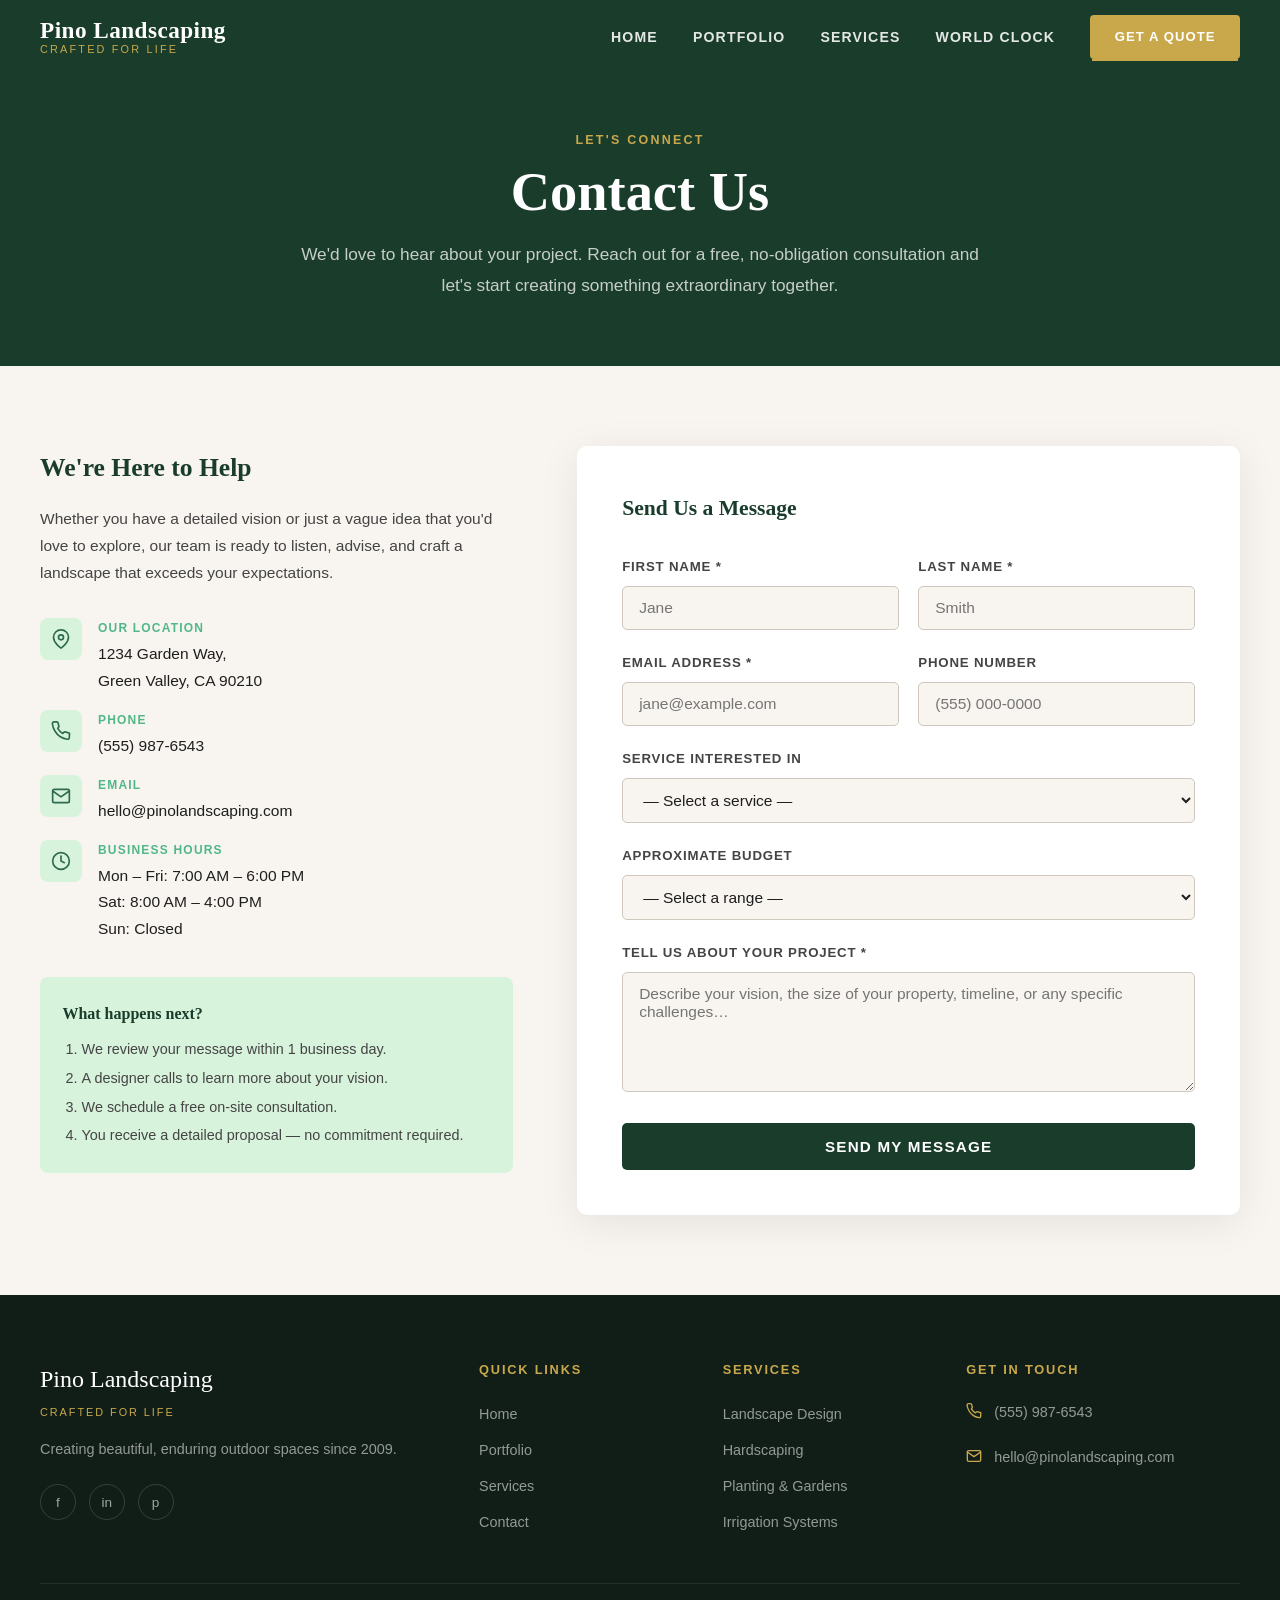
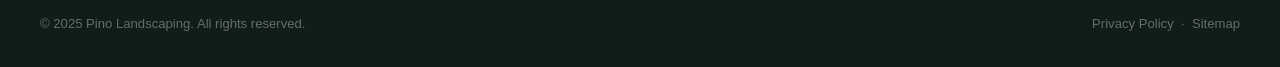
==== commit da01ec60: "Add World Clock page with multi-timezone digital clocks Co-authored-by: MeloWise5 <56751043+MeloWise" ====
--- a/contact.html
+++ b/contact.html
@@ -27,6 +27,7 @@
         <li><a href="index.html">Home</a></li>
         <li><a href="portfolio.html">Portfolio</a></li>
         <li><a href="services.html">Services</a></li>
+        <li><a href="clock.html">World Clock</a></li>
         <li><a href="contact.html" class="btn btn--primary">Get a Quote</a></li>
       </ul>
       <button class="nav-toggle" aria-label="Toggle navigation" aria-expanded="false">
